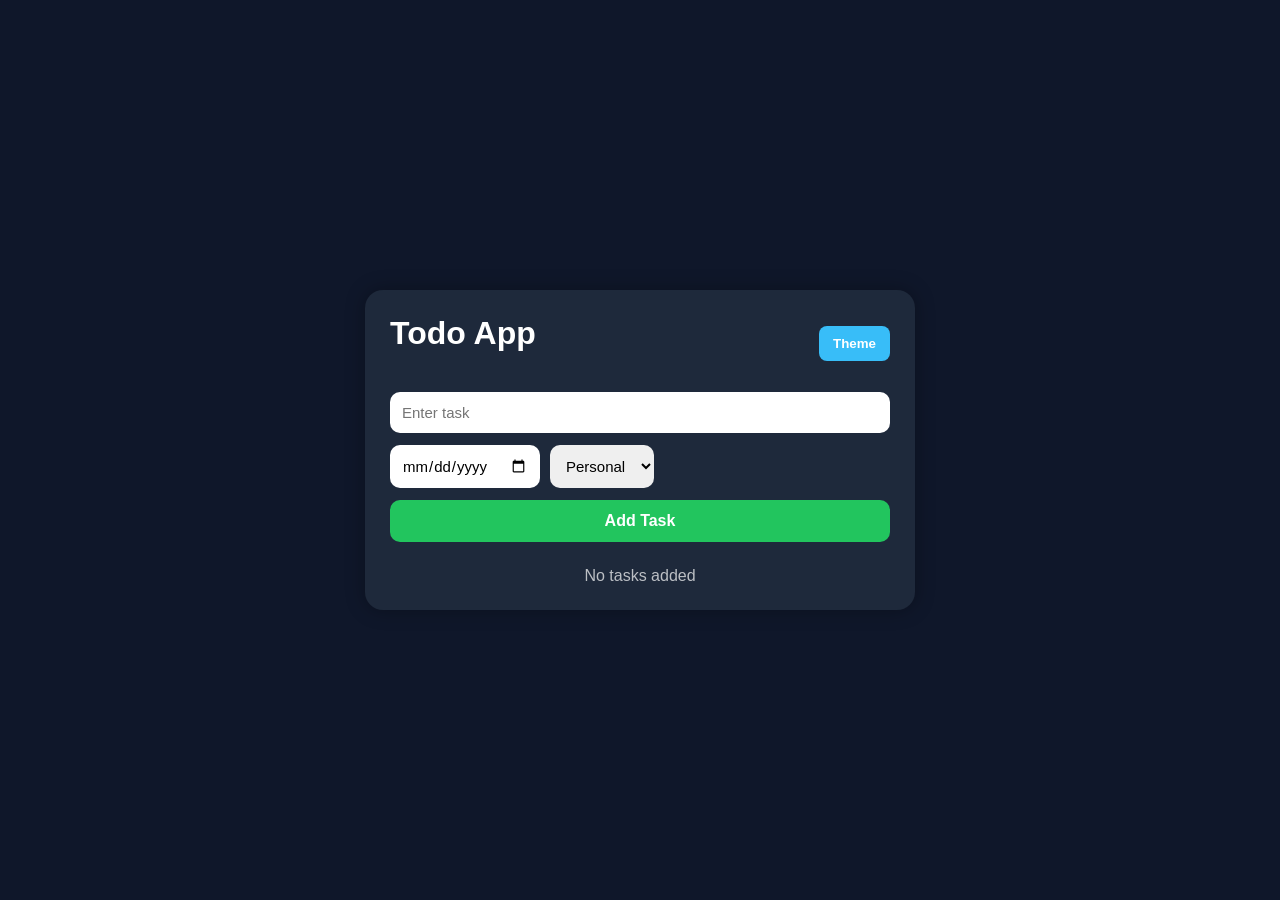
==== index.html @ 4d9314cc "Initial commit" ====
<!DOCTYPE html>
<html lang="en">

<head>
  <meta charset="UTF-8">
  <meta name="viewport" content="width=device-width, initial-scale=1.0">
  <title>Advanced Todo App</title>

  <style>

    *{
      margin:0;
      padding:0;
      box-sizing:border-box;
      font-family:Arial, Helvetica, sans-serif;
    }

    body{
      background:#0f172a;
      min-height:100vh;
      display:flex;
      justify-content:center;
      align-items:center;
      padding:20px;
      transition:0.3s;
    }

    body.light{
      background:#f1f5f9;
    }

    .container{
      width:100%;
      max-width:550px;
      background:#1e293b;
      padding:25px;
      border-radius:18px;
      color:white;
      box-shadow:0 0 20px rgba(0,0,0,0.3);
      transition:0.3s;
    }

    body.light .container{
      background:white;
      color:black;
    }

    h1{
      text-align:center;
      margin-bottom:20px;
    }

    .top-bar{
      display:flex;
      justify-content:space-between;
      align-items:center;
      margin-bottom:20px;
    }

    .theme-btn{
      border:none;
      padding:10px 14px;
      border-radius:8px;
      cursor:pointer;
      background:#38bdf8;
      color:white;
      font-weight:bold;
    }

    .input-group{
      display:flex;
      flex-direction:column;
      gap:12px;
    }

    input, select{
      padding:12px;
      border:none;
      outline:none;
      border-radius:10px;
      font-size:15px;
    }

    .row{
      display:flex;
      gap:10px;
    }

    .add-btn{
      padding:12px;
      border:none;
      border-radius:10px;
      background:#22c55e;
      color:white;
      cursor:pointer;
      font-size:16px;
      font-weight:bold;
    }

    ul{
      list-style:none;
      margin-top:25px;
    }

    li{
      background:#334155;
      padding:15px;
      border-radius:12px;
      margin-bottom:15px;
      display:flex;
      justify-content:space-between;
      align-items:center;
      gap:10px;
      flex-wrap:wrap;
    }

    body.light li{
      background:#e2e8f0;
    }

    .task-info{
      flex:1;
    }

    .task-text{
      font-size:17px;
      margin-bottom:5px;
    }

    .completed .task-text{
      text-decoration:line-through;
      opacity:0.6;
    }

    .task-details{
      font-size:13px;
      opacity:0.8;
    }

    .actions{
      display:flex;
      gap:8px;
      flex-wrap:wrap;
    }

    .actions button{
      border:none;
      padding:8px 10px;
      border-radius:8px;
      color:white;
      cursor:pointer;
      font-size:14px;
    }

    .complete-btn{
      background:#0ea5e9;
    }

    .edit-btn{
      background:#f59e0b;
    }

    .delete-btn{
      background:#ef4444;
    }

    .empty{
      text-align:center;
      opacity:0.7;
      margin-top:20px;
    }

    @media(max-width:600px){

      .row{
        flex-direction:column;
      }

      .actions{
        width:100%;
      }

      .actions button{
        flex:1;
      }
    }

  </style>
</head>

<body>

  <div class="container">

    <div class="top-bar">
      <h1>Todo App</h1>

      <button class="theme-btn" onclick="toggleTheme()">
        Theme
      </button>
    </div>

    <div class="input-group">

      <input 
        type="text" 
        id="taskInput"
        placeholder="Enter task"
      >

      <div class="row">

        <input 
          type="date" 
          id="dueDate"
        >

        <select id="category">
          <option value="Personal">Personal</option>
          <option value="Study">Study</option>
          <option value="Work">Work</option>
          <option value="Other">Other</option>
        </select>

      </div>

      <button class="add-btn" onclick="addTask()">
        Add Task
      </button>

    </div>

    <ul id="taskList"></ul>

    <p class="empty" id="emptyMsg">
      No tasks added
    </p>

  </div>

  <script>

    let tasks = JSON.parse(localStorage.getItem("tasks")) || [];

    let theme = localStorage.getItem("theme") || "dark";

    if(theme === "light"){
      document.body.classList.add("light");
    }

    function saveTasks(){
      localStorage.setItem("tasks", JSON.stringify(tasks));
    }

    function displayTasks(){

      const taskList = document.getElementById("taskList");
      const emptyMsg = document.getElementById("emptyMsg");

      taskList.innerHTML = "";

      if(tasks.length === 0){
        emptyMsg.style.display = "block";
      }
      else{
        emptyMsg.style.display = "none";
      }

      tasks.forEach((task,index)=>{

        const li = document.createElement("li");

        if(task.completed){
          li.classList.add("completed");
        }

        li.innerHTML = `

          <div class="task-info">

            <div class="task-text">
              ${task.text}
            </div>

            <div class="task-details">
              Category: ${task.category} |
              Due: ${task.date || "No date"}
            </div>

          </div>

          <div class="actions">

            <button 
              class="complete-btn"
              onclick="toggleTask(${index})"
            >
              ✓
            </button>

            <button 
              class="edit-btn"
              onclick="editTask(${index})"
            >
              Edit
            </button>

            <button 
              class="delete-btn"
              onclick="deleteTask(${index})"
            >
              Delete
            </button>

          </div>

        `;

        taskList.appendChild(li);
      });

    }

    function addTask(){

      const taskInput = document.getElementById("taskInput");
      const dueDate = document.getElementById("dueDate");
      const category = document.getElementById("category");

      const text = taskInput.value.trim();

      if(text === ""){
        alert("Please enter task");
        return;
      }

      tasks.push({
        text:text,
        date:dueDate.value,
        category:category.value,
        completed:false
      });

      saveTasks();
      displayTasks();

      taskInput.value = "";
      dueDate.value = "";

    }

    function toggleTask(index){

      tasks[index].completed = !tasks[index].completed;

      saveTasks();
      displayTasks();
    }

    function deleteTask(index){

      tasks.splice(index,1);

      saveTasks();
      displayTasks();
    }

    function editTask(index){

      const newText = prompt(
        "Edit task",
        tasks[index].text
      );

      if(newText === null || newText.trim() === ""){
        return;
      }

      const newDate = prompt(
        "Edit due date (YYYY-MM-DD)",
        tasks[index].date
      );

      if(newDate === null){
        return;
      }

      const newCategory = prompt(
        "Edit category (Personal/Study/Work/Other)",
        tasks[index].category
      );

      if(newCategory === null || newCategory.trim() === ""){
        return;
      }

      tasks[index].text = newText;
      tasks[index].date = newDate;
      tasks[index].category = newCategory;

      saveTasks();
      displayTasks();
    }

    function toggleTheme(){

      document.body.classList.toggle("light");

      if(document.body.classList.contains("light")){
        localStorage.setItem("theme","light");
      }
      else{
        localStorage.setItem("theme","dark");
      }
    }

    displayTasks();

  </script>

</body>
</html>
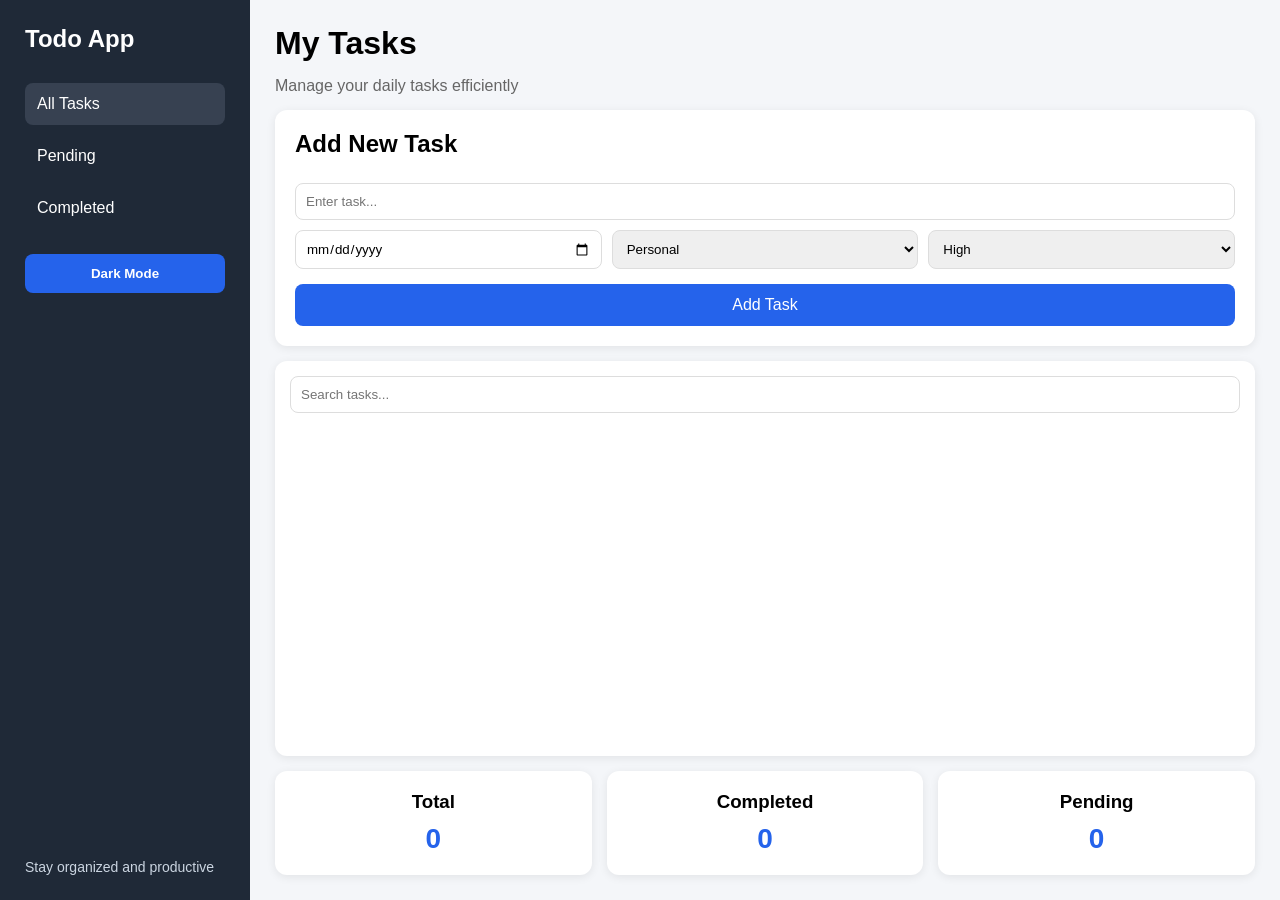
==== commit c7e22c98: "updated codes" ====
--- a/index.html
+++ b/index.html
@@ -1,422 +1,134 @@
 <!DOCTYPE html>
 <html lang="en">
-
 <head>
-  <meta charset="UTF-8">
-  <meta name="viewport" content="width=device-width, initial-scale=1.0">
-  <title>Advanced Todo App</title>
-
-  <style>
-
-    *{
-      margin:0;
-      padding:0;
-      box-sizing:border-box;
-      font-family:Arial, Helvetica, sans-serif;
-    }
-
-    body{
-      background:#0f172a;
-      min-height:100vh;
-      display:flex;
-      justify-content:center;
-      align-items:center;
-      padding:20px;
-      transition:0.3s;
-    }
-
-    body.light{
-      background:#f1f5f9;
-    }
-
-    .container{
-      width:100%;
-      max-width:550px;
-      background:#1e293b;
-      padding:25px;
-      border-radius:18px;
-      color:white;
-      box-shadow:0 0 20px rgba(0,0,0,0.3);
-      transition:0.3s;
-    }
-
-    body.light .container{
-      background:white;
-      color:black;
-    }
-
-    h1{
-      text-align:center;
-      margin-bottom:20px;
-    }
-
-    .top-bar{
-      display:flex;
-      justify-content:space-between;
-      align-items:center;
-      margin-bottom:20px;
-    }
-
-    .theme-btn{
-      border:none;
-      padding:10px 14px;
-      border-radius:8px;
-      cursor:pointer;
-      background:#38bdf8;
-      color:white;
-      font-weight:bold;
-    }
-
-    .input-group{
-      display:flex;
-      flex-direction:column;
-      gap:12px;
-    }
-
-    input, select{
-      padding:12px;
-      border:none;
-      outline:none;
-      border-radius:10px;
-      font-size:15px;
-    }
-
-    .row{
-      display:flex;
-      gap:10px;
-    }
-
-    .add-btn{
-      padding:12px;
-      border:none;
-      border-radius:10px;
-      background:#22c55e;
-      color:white;
-      cursor:pointer;
-      font-size:16px;
-      font-weight:bold;
-    }
-
-    ul{
-      list-style:none;
-      margin-top:25px;
-    }
-
-    li{
-      background:#334155;
-      padding:15px;
-      border-radius:12px;
-      margin-bottom:15px;
-      display:flex;
-      justify-content:space-between;
-      align-items:center;
-      gap:10px;
-      flex-wrap:wrap;
-    }
-
-    body.light li{
-      background:#e2e8f0;
-    }
-
-    .task-info{
-      flex:1;
-    }
-
-    .task-text{
-      font-size:17px;
-      margin-bottom:5px;
-    }
-
-    .completed .task-text{
-      text-decoration:line-through;
-      opacity:0.6;
-    }
-
-    .task-details{
-      font-size:13px;
-      opacity:0.8;
-    }
-
-    .actions{
-      display:flex;
-      gap:8px;
-      flex-wrap:wrap;
-    }
-
-    .actions button{
-      border:none;
-      padding:8px 10px;
-      border-radius:8px;
-      color:white;
-      cursor:pointer;
-      font-size:14px;
-    }
-
-    .complete-btn{
-      background:#0ea5e9;
-    }
-
-    .edit-btn{
-      background:#f59e0b;
-    }
-
-    .delete-btn{
-      background:#ef4444;
-    }
-
-    .empty{
-      text-align:center;
-      opacity:0.7;
-      margin-top:20px;
-    }
-
-    @media(max-width:600px){
-
-      .row{
-        flex-direction:column;
-      }
-
-      .actions{
-        width:100%;
-      }
-
-      .actions button{
-        flex:1;
-      }
-    }
-
-  </style>
+    <meta charset="UTF-8">
+    <meta name="viewport" content="width=device-width, initial-scale=1.0">
+    <title>Todo Dashboard</title>
+    <link rel="stylesheet" href="style.css">
 </head>
-
 <body>
 
-  <div class="container">
+<div class="app">
 
-    <div class="top-bar">
-      <h1>Todo App</h1>
+    <aside class="sidebar">
 
-      <button class="theme-btn" onclick="toggleTheme()">
-        Theme
-      </button>
-    </div>
+        <h1>Todo App</h1>
 
-    <div class="input-group">
+        <ul>
+            <li class="filter-btn active" data-filter="all">
+                All Tasks
+            </li>
 
-      <input 
-        type="text" 
-        id="taskInput"
-        placeholder="Enter task"
-      >
+            <li class="filter-btn" data-filter="pending">
+                Pending
+            </li>
 
-      <div class="row">
+            <li class="filter-btn" data-filter="completed">
+                Completed
+            </li>
+        </ul>
 
-        <input 
-          type="date" 
-          id="dueDate"
-        >
+        <button id="themeToggle" class="theme-btn">
+            Dark Mode
+        </button>
 
-        <select id="category">
-          <option value="Personal">Personal</option>
-          <option value="Study">Study</option>
-          <option value="Work">Work</option>
-          <option value="Other">Other</option>
-        </select>
+        <div class="sidebar-footer">
+            Stay organized and productive
+        </div>
 
-      </div>
+    </aside>
 
-      <button class="add-btn" onclick="addTask()">
-        Add Task
-      </button>
+    <main class="main-content">
 
-    </div>
+        <div class="top-bar">
+            <h1>My Tasks</h1>
+        </div>
 
-    <ul id="taskList"></ul>
+        <p class="subtitle">
+            Manage your daily tasks efficiently
+        </p>
 
-    <p class="empty" id="emptyMsg">
-      No tasks added
-    </p>
+        <section class="add-task-card">
 
-  </div>
+            <h2>Add New Task</h2>
 
-  <script>
+            <input
+                type="text"
+                id="taskInput"
+                placeholder="Enter task..."
+            >
 
-    let tasks = JSON.parse(localStorage.getItem("tasks")) || [];
+            <div class="task-options">
 
-    let theme = localStorage.getItem("theme") || "dark";
+                <input
+                    type="date"
+                    id="taskDate"
+                >
 
-    if(theme === "light"){
-      document.body.classList.add("light");
-    }
+                <select id="taskCategory">
+                    <option>Personal</option>
+                    <option>Work</option>
+                    <option>Study</option>
+                </select>
 
-    function saveTasks(){
-      localStorage.setItem("tasks", JSON.stringify(tasks));
-    }
+                <select id="taskPriority">
+                    <option>High</option>
+                    <option>Medium</option>
+                    <option>Low</option>
+                </select>
 
-    function displayTasks(){
-
-      const taskList = document.getElementById("taskList");
-      const emptyMsg = document.getElementById("emptyMsg");
-
-      taskList.innerHTML = "";
-
-      if(tasks.length === 0){
-        emptyMsg.style.display = "block";
-      }
-      else{
-        emptyMsg.style.display = "none";
-      }
-
-      tasks.forEach((task,index)=>{
-
-        const li = document.createElement("li");
-
-        if(task.completed){
-          li.classList.add("completed");
-        }
-
-        li.innerHTML = `
-
-          <div class="task-info">
-
-            <div class="task-text">
-              ${task.text}
             </div>
 
-            <div class="task-details">
-              Category: ${task.category} |
-              Due: ${task.date || "No date"}
+            <button id="addBtn">
+                Add Task
+            </button>
+
+        </section>
+
+        <section class="task-section">
+
+            <div class="search-box">
+
+                <input
+                    type="text"
+                    id="searchTask"
+                    placeholder="Search tasks..."
+                >
+
             </div>
 
-          </div>
+            <div class="task-scroll">
 
-          <div class="actions">
+                <div id="taskList"></div>
 
-            <button 
-              class="complete-btn"
-              onclick="toggleTask(${index})"
-            >
-              ✓
-            </button>
+            </div>
 
-            <button 
-              class="edit-btn"
-              onclick="editTask(${index})"
-            >
-              Edit
-            </button>
+        </section>
 
-            <button 
-              class="delete-btn"
-              onclick="deleteTask(${index})"
-            >
-              Delete
-            </button>
+        <section class="stats">
 
-          </div>
+            <div class="stat-card">
+                <h3>Total</h3>
+                <span id="totalTasks">0</span>
+            </div>
 
-        `;
+            <div class="stat-card">
+                <h3>Completed</h3>
+                <span id="completedTasks">0</span>
+            </div>
 
-        taskList.appendChild(li);
-      });
+            <div class="stat-card">
+                <h3>Pending</h3>
+                <span id="pendingTasks">0</span>
+            </div>
 
-    }
+        </section>
 
-    function addTask(){
+    </main>
 
-      const taskInput = document.getElementById("taskInput");
-      const dueDate = document.getElementById("dueDate");
-      const category = document.getElementById("category");
+</div>
 
-      const text = taskInput.value.trim();
-
-      if(text === ""){
-        alert("Please enter task");
-        return;
-      }
-
-      tasks.push({
-        text:text,
-        date:dueDate.value,
-        category:category.value,
-        completed:false
-      });
-
-      saveTasks();
-      displayTasks();
-
-      taskInput.value = "";
-      dueDate.value = "";
-
-    }
-
-    function toggleTask(index){
-
-      tasks[index].completed = !tasks[index].completed;
-
-      saveTasks();
-      displayTasks();
-    }
-
-    function deleteTask(index){
-
-      tasks.splice(index,1);
-
-      saveTasks();
-      displayTasks();
-    }
-
-    function editTask(index){
-
-      const newText = prompt(
-        "Edit task",
-        tasks[index].text
-      );
-
-      if(newText === null || newText.trim() === ""){
-        return;
-      }
-
-      const newDate = prompt(
-        "Edit due date (YYYY-MM-DD)",
-        tasks[index].date
-      );
-
-      if(newDate === null){
-        return;
-      }
-
-      const newCategory = prompt(
-        "Edit category (Personal/Study/Work/Other)",
-        tasks[index].category
-      );
-
-      if(newCategory === null || newCategory.trim() === ""){
-        return;
-      }
-
-      tasks[index].text = newText;
-      tasks[index].date = newDate;
-      tasks[index].category = newCategory;
-
-      saveTasks();
-      displayTasks();
-    }
-
-    function toggleTheme(){
-
-      document.body.classList.toggle("light");
-
-      if(document.body.classList.contains("light")){
-        localStorage.setItem("theme","light");
-      }
-      else{
-        localStorage.setItem("theme","dark");
-      }
-    }
-
-    displayTasks();
-
-  </script>
+<script src="script.js"></script>
 
 </body>
 </html>
--- a/style.css
+++ b/style.css
@@ -0,0 +1,299 @@
+*{
+    margin:0;
+    padding:0;
+    box-sizing:border-box;
+    font-family:Arial, Helvetica, sans-serif;
+}
+
+body{
+    background:#f4f6f9;
+    height:100vh;
+    overflow:hidden;
+    transition:0.3s;
+}
+
+.app{
+    display:flex;
+    height:100vh;
+}
+
+.sidebar{
+    width:250px;
+    background:#1f2937;
+    color:white;
+    padding:25px;
+    display:flex;
+    flex-direction:column;
+}
+
+.sidebar h1{
+    margin-bottom:30px;
+}
+
+.sidebar ul{
+    list-style:none;
+}
+
+.sidebar li{
+    padding:12px;
+    margin-bottom:10px;
+    border-radius:8px;
+    cursor:pointer;
+    transition:0.3s;
+}
+
+.sidebar li:hover,
+.sidebar li.active{
+    background:#374151;
+}
+
+.theme-btn{
+    width:100%;
+    padding:12px;
+    border:none;
+    border-radius:8px;
+    margin-top:15px;
+    cursor:pointer;
+    background:#2563eb;
+    color:white;
+    font-weight:bold;
+}
+
+.theme-btn:hover{
+    background:#1d4ed8;
+}
+
+.sidebar-footer{
+    margin-top:auto;
+    font-size:14px;
+    color:#cbd5e1;
+}
+
+.main-content{
+    flex:1;
+    padding:25px;
+    display:flex;
+    flex-direction:column;
+    gap:15px;
+    height:100vh;
+    overflow:hidden;
+}
+
+.top-bar{
+    display:flex;
+    justify-content:space-between;
+    align-items:center;
+}
+
+.subtitle{
+    color:#666;
+}
+
+.add-task-card{
+    background:white;
+    padding:20px;
+    border-radius:12px;
+    box-shadow:0 2px 10px rgba(0,0,0,0.08);
+}
+
+.add-task-card h2{
+    margin-bottom:15px;
+}
+
+.add-task-card input,
+.add-task-card select{
+    width:100%;
+    padding:10px;
+    margin-top:10px;
+    border:1px solid #ddd;
+    border-radius:8px;
+}
+
+.task-options{
+    display:grid;
+    grid-template-columns:1fr 1fr 1fr;
+    gap:10px;
+}
+
+#addBtn{
+    width:100%;
+    margin-top:15px;
+    padding:12px;
+    border:none;
+    border-radius:8px;
+    cursor:pointer;
+    background:#2563eb;
+    color:white;
+    font-size:16px;
+}
+
+#addBtn:hover{
+    background:#1d4ed8;
+}
+
+.task-section{
+    background:white;
+    border-radius:12px;
+    padding:15px;
+    box-shadow:0 2px 10px rgba(0,0,0,0.08);
+    flex:1;
+    min-height:0;
+    display:flex;
+    flex-direction:column;
+}
+
+.search-box{
+    margin-bottom:10px;
+}
+
+.search-box input{
+    width:100%;
+    padding:10px;
+    border:1px solid #ddd;
+    border-radius:8px;
+}
+
+.task-scroll{
+    flex:1;
+    overflow-y:auto;
+    padding-right:5px;
+}
+
+.task{
+    background:#f8fafc;
+    padding:15px;
+    border-radius:10px;
+    margin-bottom:10px;
+    border-left:5px solid #2563eb;
+}
+
+.task.completed{
+    opacity:0.7;
+    text-decoration:line-through;
+}
+
+.task-top{
+    display:flex;
+    justify-content:space-between;
+    align-items:center;
+}
+
+.task-info{
+    margin-top:8px;
+    color:#666;
+    font-size:14px;
+}
+
+.task-actions{
+    display:flex;
+    gap:8px;
+    margin-top:10px;
+}
+
+.task-actions button{
+    padding:6px 10px;
+    border:none;
+    border-radius:6px;
+    cursor:pointer;
+    color:white;
+}
+
+.complete-btn{
+    background:#22c55e;
+}
+
+.edit-btn{
+    background:#f59e0b;
+}
+
+.delete-btn{
+    background:#ef4444;
+}
+
+.stats{
+    display:grid;
+    grid-template-columns:repeat(3,1fr);
+    gap:15px;
+}
+
+.stat-card{
+    background:white;
+    padding:20px;
+    border-radius:12px;
+    text-align:center;
+    box-shadow:0 2px 10px rgba(0,0,0,0.08);
+}
+
+.stat-card h3{
+    margin-bottom:10px;
+}
+
+.stat-card span{
+    font-size:28px;
+    font-weight:bold;
+    color:#2563eb;
+}
+
+.dark-mode{
+    background:#111827;
+    color:white;
+}
+
+.dark-mode .main-content{
+    background:#111827;
+}
+
+.dark-mode .subtitle{
+    color:#d1d5db;
+}
+
+.dark-mode .add-task-card,
+.dark-mode .task-section,
+.dark-mode .stat-card{
+    background:#1f2937;
+    color:white;
+}
+
+.dark-mode input,
+.dark-mode select{
+    background:#374151;
+    color:white;
+    border:1px solid #4b5563;
+}
+
+.dark-mode .task{
+    background:#374151;
+    color:white;
+}
+
+.dark-mode .task-info{
+    color:#d1d5db;
+}
+
+::-webkit-scrollbar{
+    width:8px;
+}
+
+::-webkit-scrollbar-thumb{
+    background:#cbd5e1;
+    border-radius:10px;
+}
+
+@media(max-width:900px){
+
+    .app{
+        flex-direction:column;
+    }
+
+    .sidebar{
+        width:100%;
+    }
+
+    .task-options{
+        grid-template-columns:1fr;
+    }
+
+    .stats{
+        grid-template-columns:1fr;
+    }
+}
